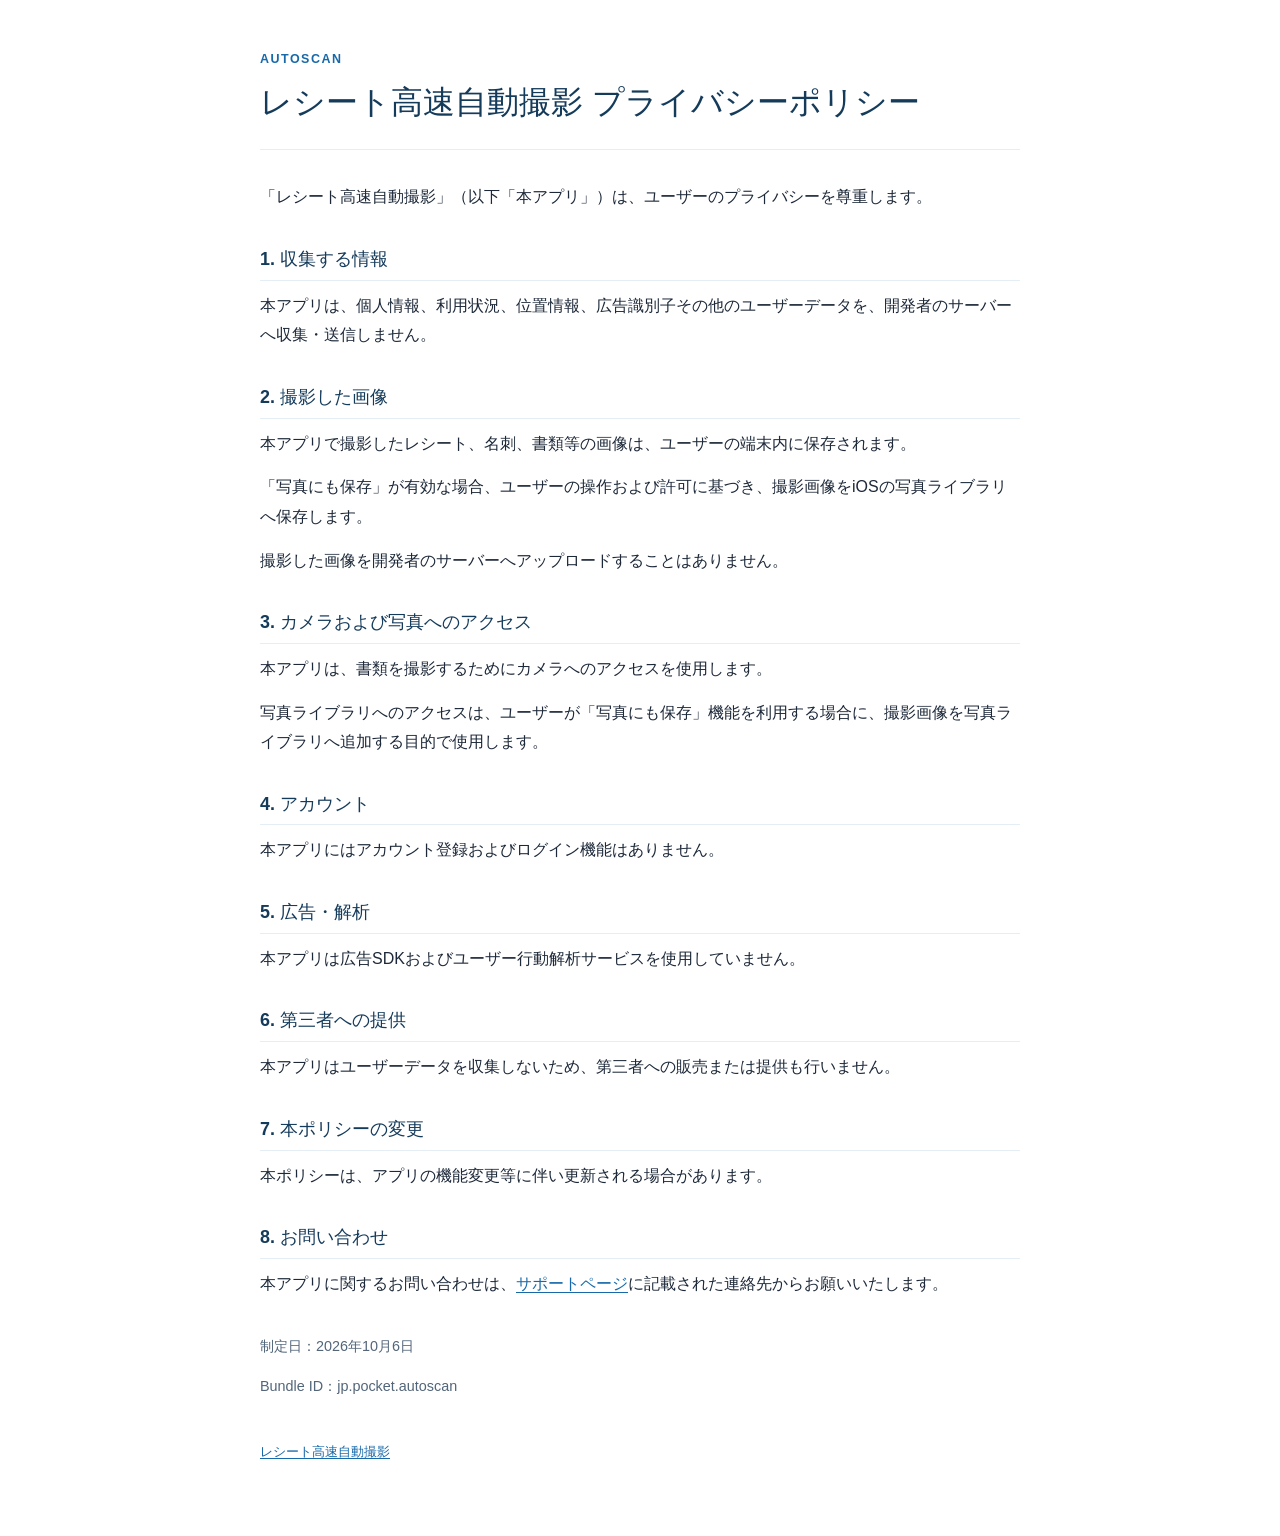
==== privacy/index.html @ 22d1acd3 "Add AutoScan privacy and support pages" ====
<!doctype html>
<html lang="ja">
<head>
  <meta charset="utf-8">
  <meta name="viewport" content="width=device-width, initial-scale=1">
  <meta name="description" content="レシート高速自動撮影のプライバシーポリシーです。">
  <title>レシート高速自動撮影 プライバシーポリシー</title>
  <link rel="stylesheet" href="../assets/site.css">
</head>
<body>
  <main class="page">
    <header class="site-header">
      <p class="eyebrow">AUTOSCAN</p>
      <h1>レシート高速自動撮影 プライバシーポリシー</h1>
    </header>

    <p>「レシート高速自動撮影」（以下「本アプリ」）は、ユーザーのプライバシーを尊重します。</p>

    <h2>1. 収集する情報</h2>
    <p>本アプリは、個人情報、利用状況、位置情報、広告識別子その他のユーザーデータを、開発者のサーバーへ収集・送信しません。</p>

    <h2>2. 撮影した画像</h2>
    <p>本アプリで撮影したレシート、名刺、書類等の画像は、ユーザーの端末内に保存されます。</p>
    <p>「写真にも保存」が有効な場合、ユーザーの操作および許可に基づき、撮影画像をiOSの写真ライブラリへ保存します。</p>
    <p>撮影した画像を開発者のサーバーへアップロードすることはありません。</p>

    <h2>3. カメラおよび写真へのアクセス</h2>
    <p>本アプリは、書類を撮影するためにカメラへのアクセスを使用します。</p>
    <p>写真ライブラリへのアクセスは、ユーザーが「写真にも保存」機能を利用する場合に、撮影画像を写真ライブラリへ追加する目的で使用します。</p>

    <h2>4. アカウント</h2>
    <p>本アプリにはアカウント登録およびログイン機能はありません。</p>

    <h2>5. 広告・解析</h2>
    <p>本アプリは広告SDKおよびユーザー行動解析サービスを使用していません。</p>

    <h2>6. 第三者への提供</h2>
    <p>本アプリはユーザーデータを収集しないため、第三者への販売または提供も行いません。</p>

    <h2>7. 本ポリシーの変更</h2>
    <p>本ポリシーは、アプリの機能変更等に伴い更新される場合があります。</p>

    <h2>8. お問い合わせ</h2>
    <p>本アプリに関するお問い合わせは、<a href="../support/">サポートページ</a>に記載された連絡先からお願いいたします。</p>

    <div class="meta">
      <p>制定日：2026年10月6日</p>
      <p>Bundle ID：jp.pocket.autoscan</p>
    </div>
    <footer><a href="../">レシート高速自動撮影</a></footer>
  </main>
</body>
</html>
---- assets/site.css ----
:root {
  color-scheme: light;
  font-family: -apple-system, BlinkMacSystemFont, "Hiragino Sans", "Yu Gothic", Meiryo, sans-serif;
  color: #1d2939;
  background: #fff;
  font-synthesis: none;
  text-rendering: optimizeLegibility;
}

* { box-sizing: border-box; }

body {
  margin: 0;
  font-size: 16px;
  line-height: 1.85;
}

.page {
  width: min(100% - 40px, 760px);
  margin: 0 auto;
  padding: 48px 0 72px;
}

.site-header {
  margin-bottom: 32px;
  padding-bottom: 24px;
  border-bottom: 1px solid #e5edf5;
}

.eyebrow {
  margin: 0 0 8px;
  color: #1769aa;
  font-size: .78rem;
  font-weight: 700;
  letter-spacing: .12em;
}

h1 {
  margin: 0;
  color: #153b5b;
  font-size: clamp(1.55rem, 6vw, 2rem);
  line-height: 1.45;
}

.lead { margin: 12px 0 0; color: #526579; }

h2 {
  margin: 34px 0 10px;
  padding-bottom: 6px;
  border-bottom: 1px solid #e5edf5;
  color: #153b5b;
  font-size: 1.12rem;
  line-height: 1.55;
}

p { margin: 0 0 14px; }

ul { margin: 0 0 18px; padding-left: 1.4em; }
li { margin: 0 0 6px; }

a { color: #1769aa; text-underline-offset: .18em; }
a:focus-visible { outline: 3px solid #8bc4f0; outline-offset: 3px; }

.link-list { display: grid; gap: 14px; }

.link-card {
  display: grid;
  gap: 2px;
  padding: 18px 20px;
  border: 1px solid #d9e8f5;
  border-radius: 12px;
  background: #f8fbfe;
  text-decoration: none;
}

.link-title { color: #1769aa; font-weight: 700; }
.link-description { color: #526579; font-size: .92rem; }
.link-card:hover { border-color: #8bbce2; background: #f2f8fd; }

.meta { margin-top: 34px; color: #526579; font-size: .9rem; }

footer {
  margin-top: 40px;
  color: #66788a;
  font-size: .82rem;
}

@media (max-width: 480px) {
  .page { width: min(100% - 32px, 760px); padding-top: 32px; }
}
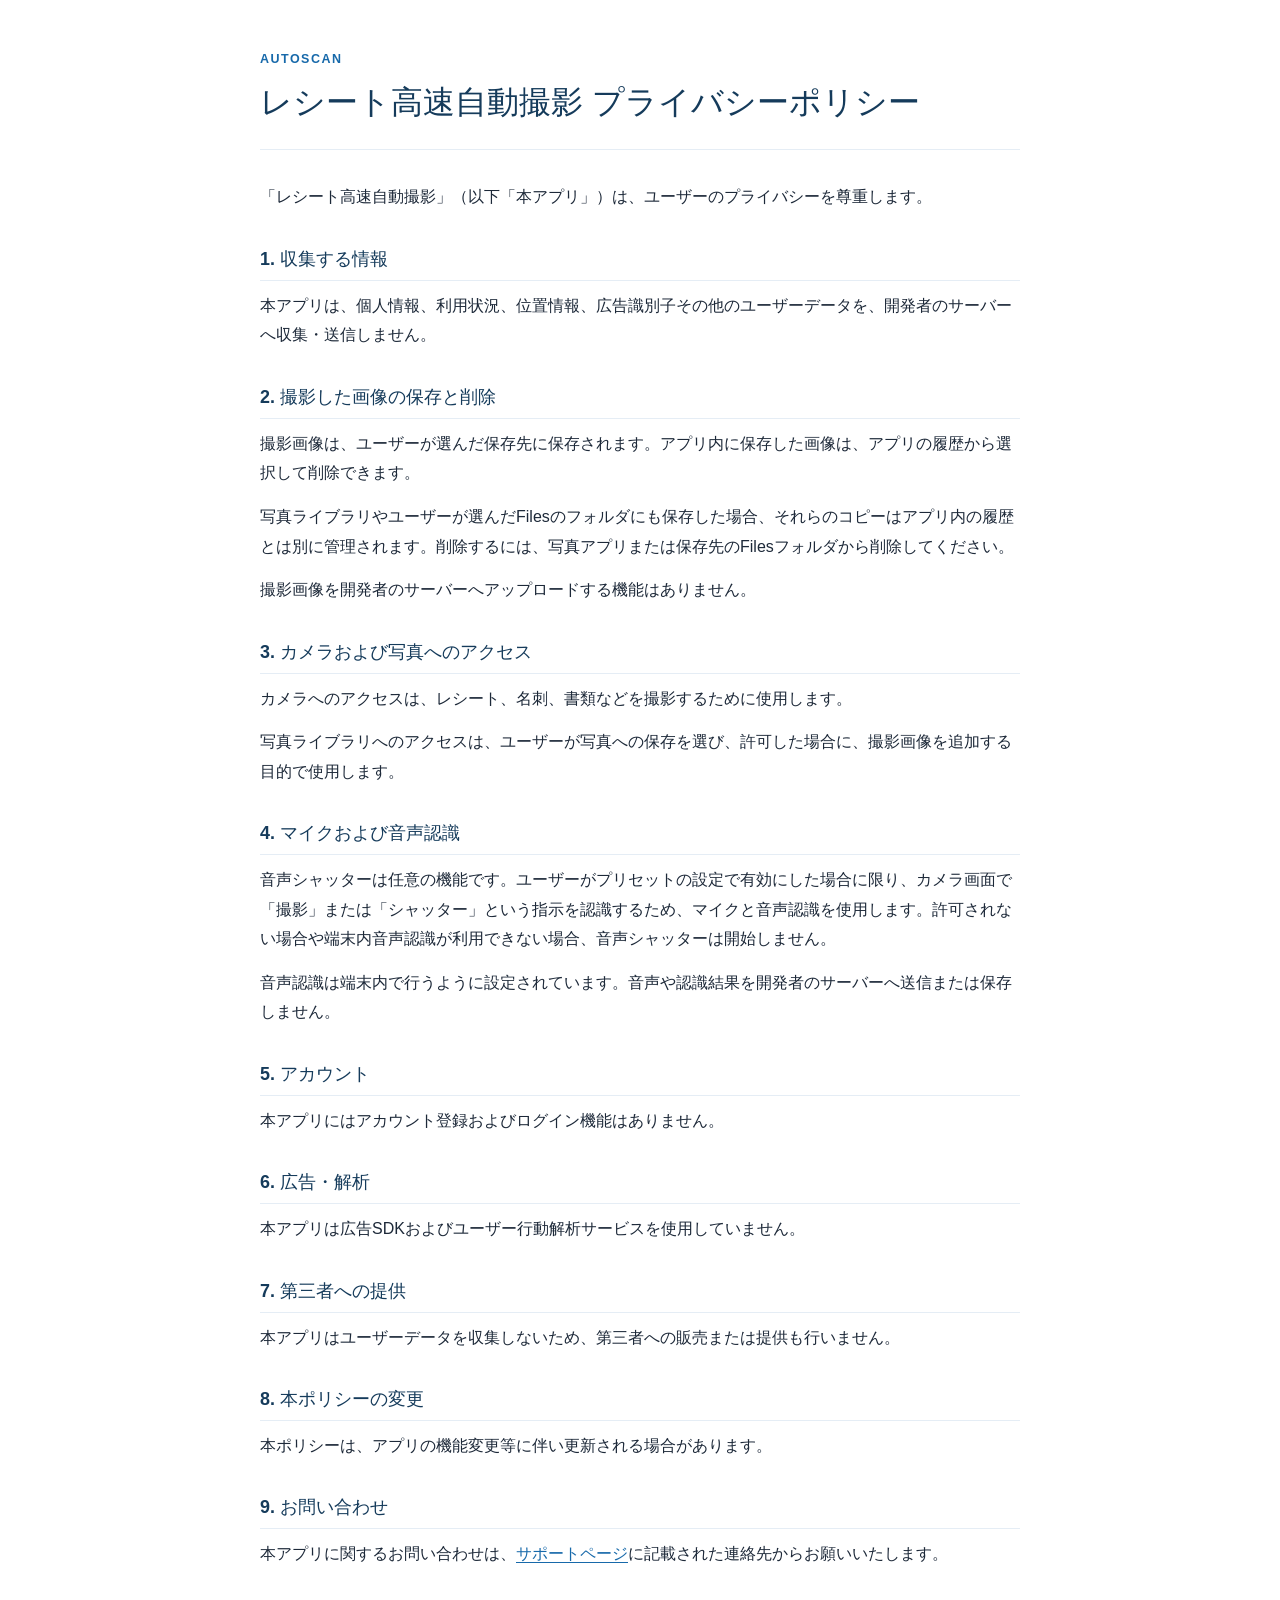
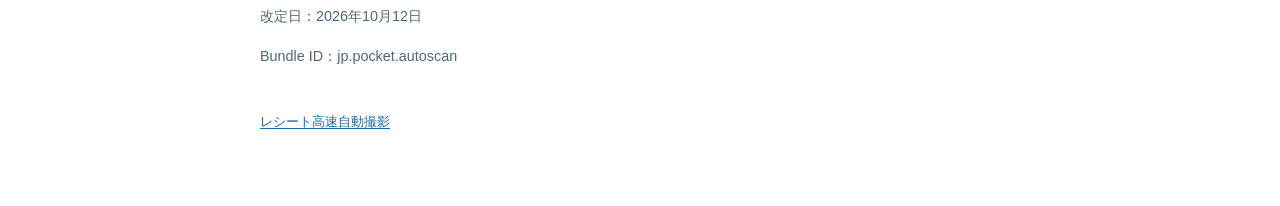
==== commit 26ef9d1c: "Clarify AutoScan privacy handling" ====
--- a/privacy/index.html
+++ b/privacy/index.html
@@ -19,32 +19,36 @@
     <h2>1. 収集する情報</h2>
     <p>本アプリは、個人情報、利用状況、位置情報、広告識別子その他のユーザーデータを、開発者のサーバーへ収集・送信しません。</p>
 
-    <h2>2. 撮影した画像</h2>
-    <p>本アプリで撮影したレシート、名刺、書類等の画像は、ユーザーの端末内に保存されます。</p>
-    <p>「写真にも保存」が有効な場合、ユーザーの操作および許可に基づき、撮影画像をiOSの写真ライブラリへ保存します。</p>
-    <p>撮影した画像を開発者のサーバーへアップロードすることはありません。</p>
+    <h2>2. 撮影した画像の保存と削除</h2>
+    <p>撮影画像は、ユーザーが選んだ保存先に保存されます。アプリ内に保存した画像は、アプリの履歴から選択して削除できます。</p>
+    <p>写真ライブラリやユーザーが選んだFilesのフォルダにも保存した場合、それらのコピーはアプリ内の履歴とは別に管理されます。削除するには、写真アプリまたは保存先のFilesフォルダから削除してください。</p>
+    <p>撮影画像を開発者のサーバーへアップロードする機能はありません。</p>
 
     <h2>3. カメラおよび写真へのアクセス</h2>
-    <p>本アプリは、書類を撮影するためにカメラへのアクセスを使用します。</p>
-    <p>写真ライブラリへのアクセスは、ユーザーが「写真にも保存」機能を利用する場合に、撮影画像を写真ライブラリへ追加する目的で使用します。</p>
+    <p>カメラへのアクセスは、レシート、名刺、書類などを撮影するために使用します。</p>
+    <p>写真ライブラリへのアクセスは、ユーザーが写真への保存を選び、許可した場合に、撮影画像を追加する目的で使用します。</p>
 
-    <h2>4. アカウント</h2>
+    <h2>4. マイクおよび音声認識</h2>
+    <p>音声シャッターは任意の機能です。ユーザーがプリセットの設定で有効にした場合に限り、カメラ画面で「撮影」または「シャッター」という指示を認識するため、マイクと音声認識を使用します。許可されない場合や端末内音声認識が利用できない場合、音声シャッターは開始しません。</p>
+    <p>音声認識は端末内で行うように設定されています。音声や認識結果を開発者のサーバーへ送信または保存しません。</p>
+
+    <h2>5. アカウント</h2>
     <p>本アプリにはアカウント登録およびログイン機能はありません。</p>
 
-    <h2>5. 広告・解析</h2>
+    <h2>6. 広告・解析</h2>
     <p>本アプリは広告SDKおよびユーザー行動解析サービスを使用していません。</p>
 
-    <h2>6. 第三者への提供</h2>
+    <h2>7. 第三者への提供</h2>
     <p>本アプリはユーザーデータを収集しないため、第三者への販売または提供も行いません。</p>
 
-    <h2>7. 本ポリシーの変更</h2>
+    <h2>8. 本ポリシーの変更</h2>
     <p>本ポリシーは、アプリの機能変更等に伴い更新される場合があります。</p>
 
-    <h2>8. お問い合わせ</h2>
+    <h2>9. お問い合わせ</h2>
     <p>本アプリに関するお問い合わせは、<a href="../support/">サポートページ</a>に記載された連絡先からお願いいたします。</p>
 
     <div class="meta">
-      <p>制定日：2026年10月6日</p>
+      <p>改定日：2026年10月12日</p>
       <p>Bundle ID：jp.pocket.autoscan</p>
     </div>
     <footer><a href="../">レシート高速自動撮影</a></footer>
